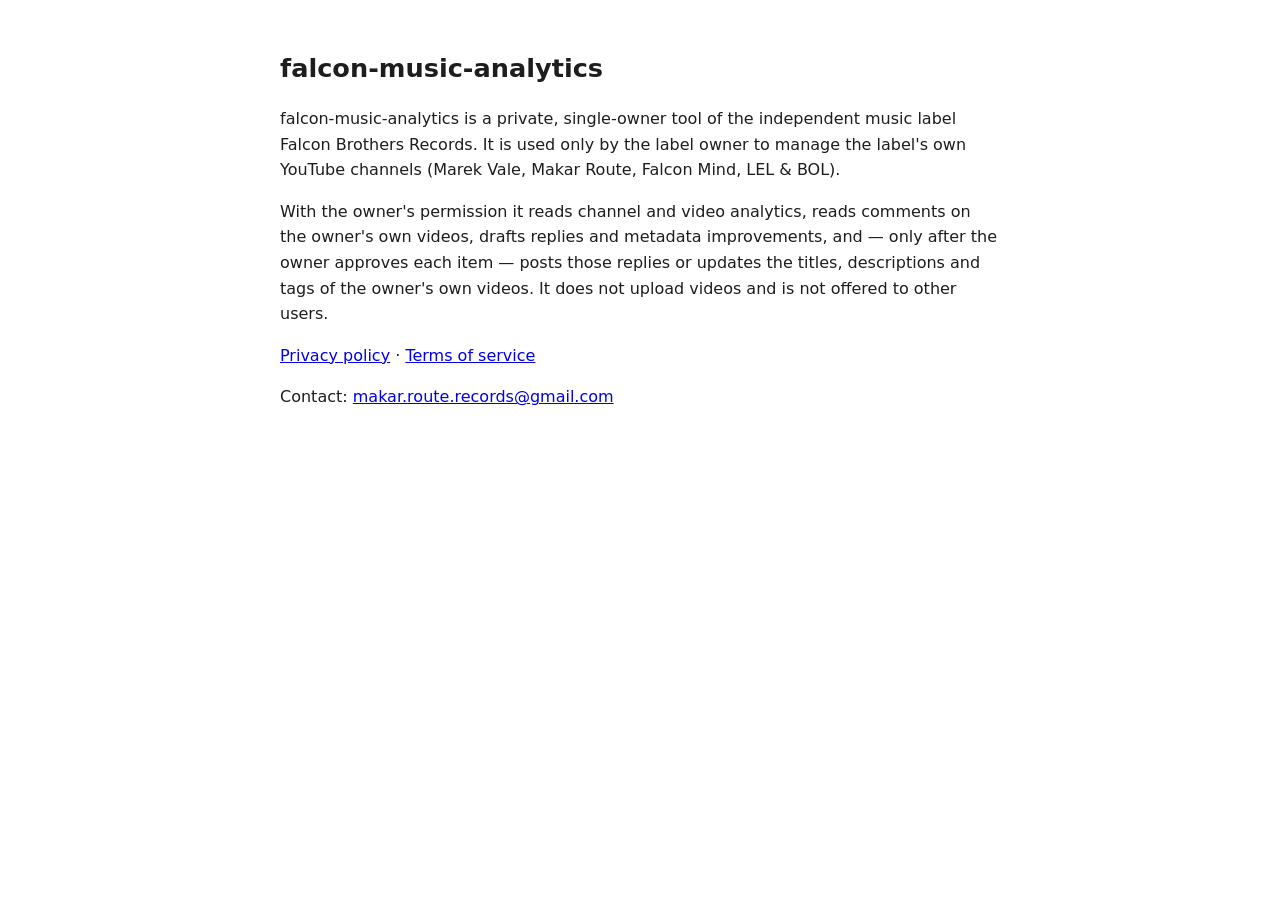
==== index.html @ af85955e "Home, privacy policy and terms pages for the falcon-music-analytics OAuth app Co-Authored-By: Claude" ====
<!doctype html>
<html lang="en">
<head>
<meta charset="utf-8">
<meta name="viewport" content="width=device-width, initial-scale=1">
<title>falcon-music-analytics</title>
<style>
  body { font-family: system-ui, sans-serif; max-width: 720px; margin: 48px auto; padding: 0 16px; line-height: 1.6; color: #1d1d1f; background: #fff; }
  @media (prefers-color-scheme: dark) { body { color: #eee; background: #111; } a { color: #8ab4f8; } }
  h1 { font-size: 1.6rem; }
</style>
</head>
<body>
<h1>falcon-music-analytics</h1>
<p>falcon-music-analytics is a private, single-owner tool of the independent music label
Falcon Brothers Records. It is used only by the label owner to manage the label's own
YouTube channels (Marek Vale, Makar Route, Falcon Mind, LEL &amp; BOL).</p>
<p>With the owner's permission it reads channel and video analytics, reads comments on the
owner's own videos, drafts replies and metadata improvements, and — only after the owner
approves each item — posts those replies or updates the titles, descriptions and tags of
the owner's own videos. It does not upload videos and is not offered to other users.</p>
<p><a href="privacy.html">Privacy policy</a> · <a href="terms.html">Terms of service</a></p>
<p>Contact: <a href="mailto:makar.route.records@gmail.com">makar.route.records@gmail.com</a></p>
</body>
</html>
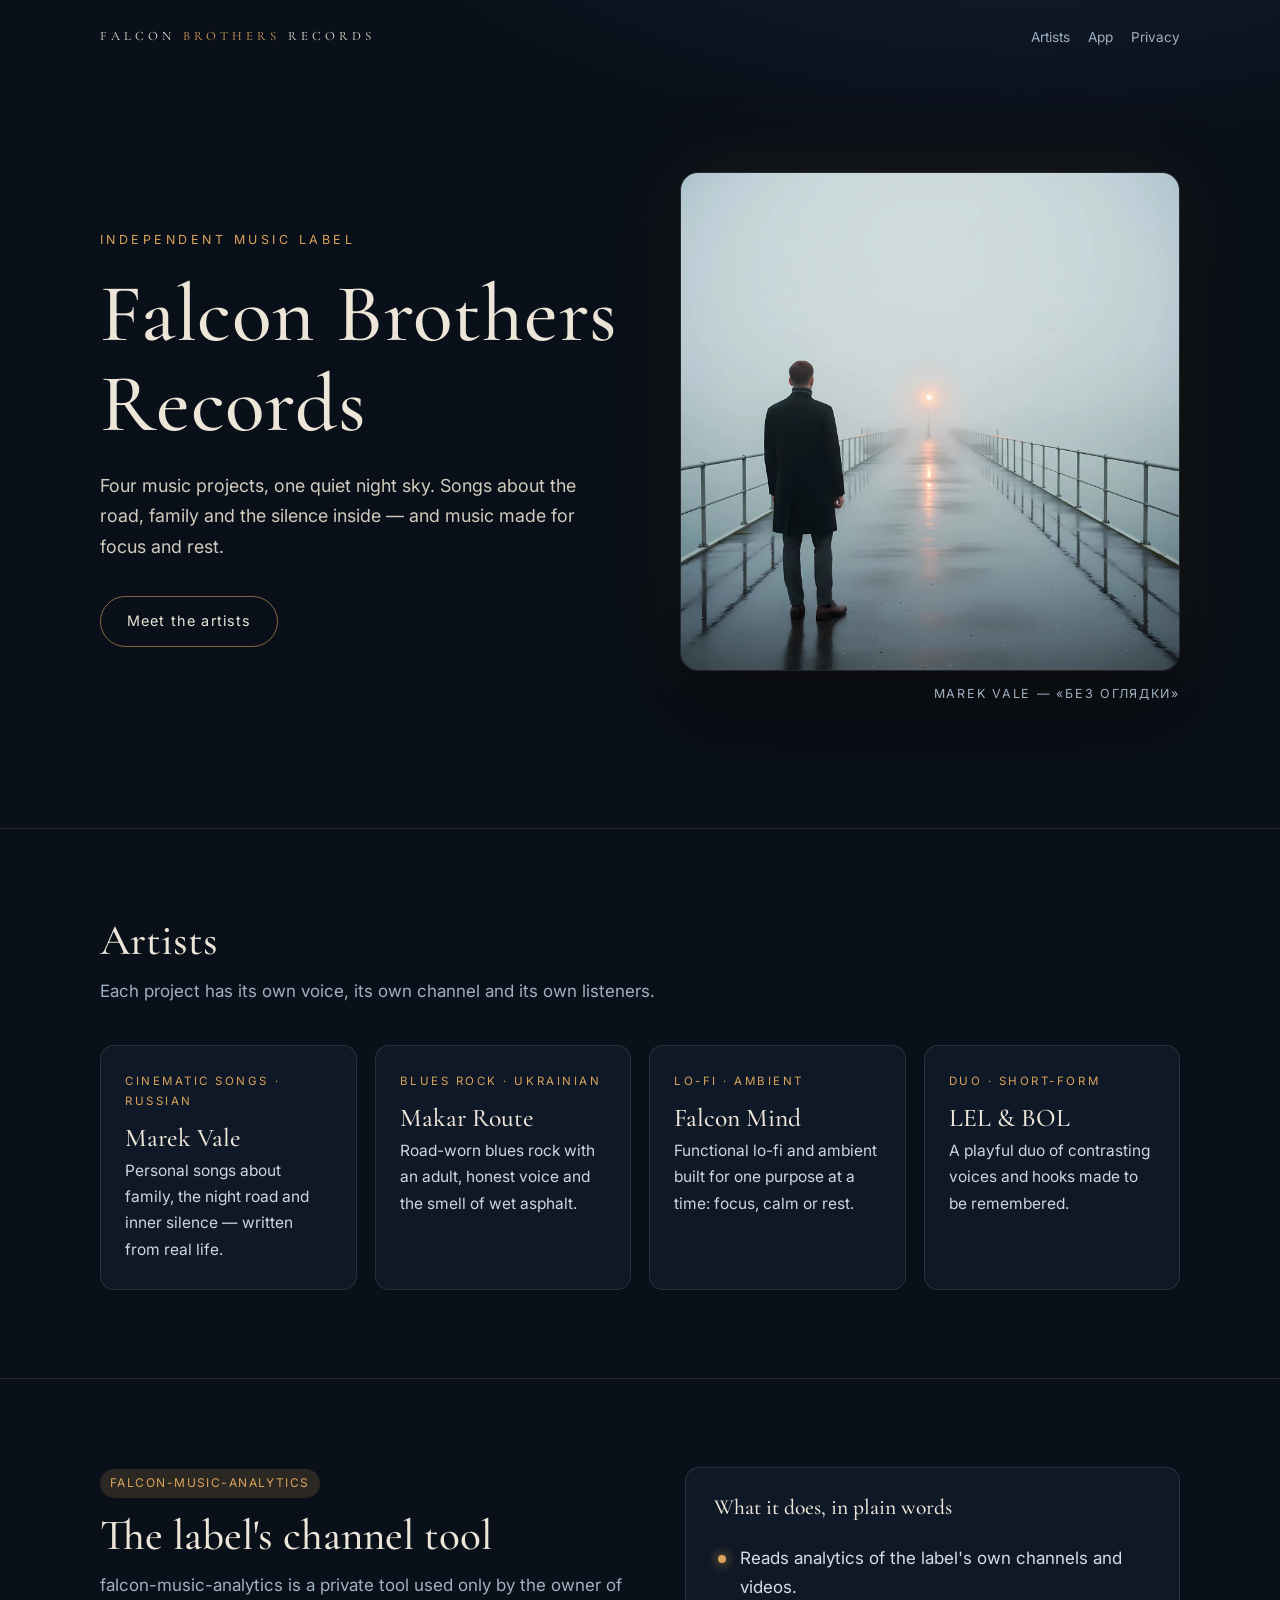
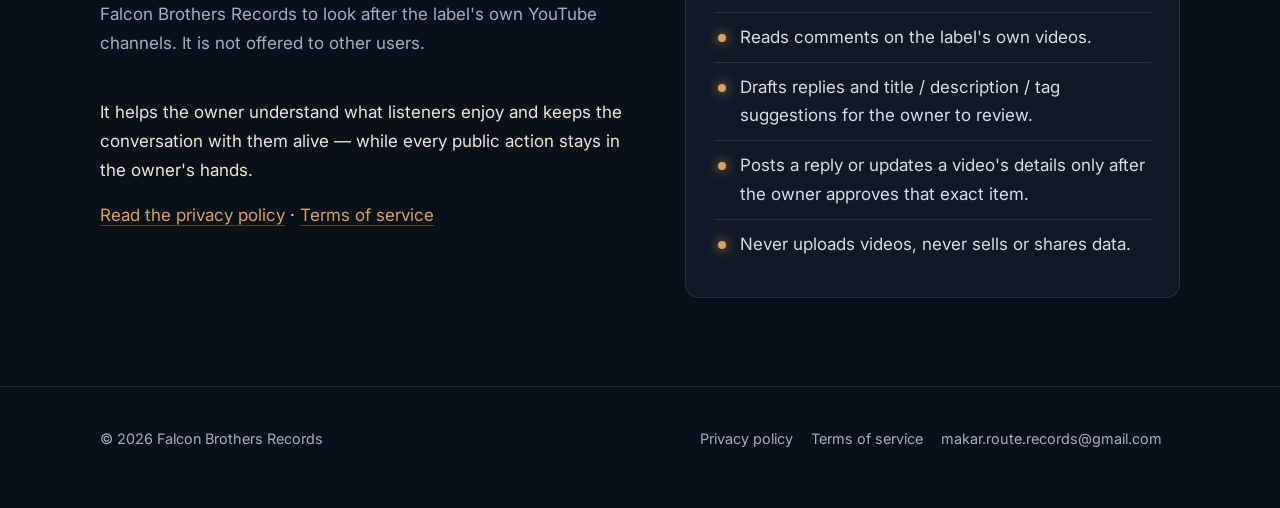
==== commit 86330fe1: "TASK-1: premium branded home, privacy and terms pages Dark cinematic Falcon Brothers Records design " ====
--- a/index.html
+++ b/index.html
@@ -3,23 +3,94 @@
 <head>
 <meta charset="utf-8">
 <meta name="viewport" content="width=device-width, initial-scale=1">
-<title>falcon-music-analytics</title>
-<style>
-  body { font-family: system-ui, sans-serif; max-width: 720px; margin: 48px auto; padding: 0 16px; line-height: 1.6; color: #1d1d1f; background: #fff; }
-  @media (prefers-color-scheme: dark) { body { color: #eee; background: #111; } a { color: #8ab4f8; } }
-  h1 { font-size: 1.6rem; }
-</style>
+<title>Falcon Brothers Records</title>
+<meta name="description" content="Falcon Brothers Records — an independent music label of four projects. Home of the falcon-music-analytics app.">
+<link rel="preconnect" href="https://fonts.googleapis.com">
+<link rel="preconnect" href="https://fonts.gstatic.com" crossorigin>
+<link href="https://fonts.googleapis.com/css2?family=Cormorant+Garamond:wght@400;500;600&family=Inter:wght@400;500&display=swap" rel="stylesheet">
+<link rel="stylesheet" href="assets/site.css">
 </head>
 <body>
-<h1>falcon-music-analytics</h1>
-<p>falcon-music-analytics is a private, single-owner tool of the independent music label
-Falcon Brothers Records. It is used only by the label owner to manage the label's own
-YouTube channels (Marek Vale, Makar Route, Falcon Mind, LEL &amp; BOL).</p>
-<p>With the owner's permission it reads channel and video analytics, reads comments on the
-owner's own videos, drafts replies and metadata improvements, and — only after the owner
-approves each item — posts those replies or updates the titles, descriptions and tags of
-the owner's own videos. It does not upload videos and is not offered to other users.</p>
-<p><a href="privacy.html">Privacy policy</a> · <a href="terms.html">Terms of service</a></p>
-<p>Contact: <a href="mailto:makar.route.records@gmail.com">makar.route.records@gmail.com</a></p>
+<header class="bar">
+  <div class="wrap">
+    <a class="mark" href="./">Falcon <span>Brothers</span> Records</a>
+    <nav class="nav"><a href="#artists">Artists</a><a href="#app">App</a><a href="privacy.html">Privacy</a></nav>
+  </div>
+</header>
+
+<main>
+  <div class="hero">
+    <div class="wrap hero-grid">
+      <div class="hero-copy">
+        <p class="eyebrow">Independent music label</p>
+        <h1>Falcon Brothers<br>Records</h1>
+        <p class="lead">Four music projects, one quiet night sky. Songs about the road, family and the silence inside &mdash; and music made for focus and rest.</p>
+        <p class="cta"><a class="btn" href="#artists">Meet the artists</a></p>
+      </div>
+      <figure class="hero-art">
+        <img src="assets/hero.webp" width="1600" height="1600" alt="A man in a dark coat standing on a wet pier in the fog, a single warm light ahead">
+        <figcaption>Marek Vale &mdash; &laquo;Без оглядки&raquo;</figcaption>
+      </figure>
+    </div>
+  </div>
+
+  <section id="artists">
+    <div class="wrap">
+      <h2>Artists</h2>
+      <p class="intro">Each project has its own voice, its own channel and its own listeners.</p>
+      <div class="artists">
+        <article class="artist">
+          <p class="genre">Cinematic songs · Russian</p>
+          <h3>Marek Vale</h3>
+          <p>Personal songs about family, the night road and inner silence — written from real life.</p>
+        </article>
+        <article class="artist">
+          <p class="genre">Blues rock · Ukrainian</p>
+          <h3>Makar Route</h3>
+          <p>Road-worn blues rock with an adult, honest voice and the smell of wet asphalt.</p>
+        </article>
+        <article class="artist">
+          <p class="genre">Lo-fi · Ambient</p>
+          <h3>Falcon Mind</h3>
+          <p>Functional lo-fi and ambient built for one purpose at a time: focus, calm or rest.</p>
+        </article>
+        <article class="artist">
+          <p class="genre">Duo · Short-form</p>
+          <h3>LEL &amp; BOL</h3>
+          <p>A playful duo of contrasting voices and hooks made to be remembered.</p>
+        </article>
+      </div>
+    </div>
+  </section>
+
+  <section id="app">
+    <div class="wrap app">
+      <div>
+        <span class="pill">falcon-music-analytics</span>
+        <h2>The label's channel tool</h2>
+        <p class="intro">falcon-music-analytics is a private tool used only by the owner of Falcon Brothers Records to look after the label's own YouTube channels. It is not offered to other users.</p>
+        <p>It helps the owner understand what listeners enjoy and keeps the conversation with them alive — while every public action stays in the owner's hands.</p>
+        <p><a href="privacy.html">Read the privacy policy</a> · <a href="terms.html">Terms of service</a></p>
+      </div>
+      <div class="card">
+        <h3>What it does, in plain words</h3>
+        <ul class="clean">
+          <li>Reads analytics of the label's own channels and videos.</li>
+          <li>Reads comments on the label's own videos.</li>
+          <li>Drafts replies and title / description / tag suggestions for the owner to review.</li>
+          <li>Posts a reply or updates a video's details only after the owner approves that exact item.</li>
+          <li>Never uploads videos, never sells or shares data.</li>
+        </ul>
+      </div>
+    </div>
+  </section>
+</main>
+
+<footer>
+  <div class="wrap">
+    <div>© 2026 Falcon Brothers Records</div>
+    <div><a href="privacy.html">Privacy policy</a><a href="terms.html">Terms of service</a><a href="mailto:makar.route.records@gmail.com">makar.route.records@gmail.com</a></div>
+  </div>
+</footer>
 </body>
 </html>
--- a/assets/site.css
+++ b/assets/site.css
@@ -0,0 +1,105 @@
+:root {
+  --night: #0a1019;
+  --night-2: #0f1826;
+  --panel: rgba(18, 28, 43, 0.72);
+  --line: rgba(232, 222, 205, 0.12);
+  --text: #ece5d8;
+  --muted: #9fb0c2;
+  --amber: #d9a35b;
+  --amber-soft: rgba(217, 163, 91, 0.16);
+  --serif: "Cormorant Garamond", "Georgia", "Times New Roman", serif;
+  --sans: "Inter", system-ui, -apple-system, "Segoe UI", Roboto, sans-serif;
+  color-scheme: dark;
+}
+
+* { box-sizing: border-box; }
+html { -webkit-text-size-adjust: 100%; }
+body {
+  margin: 0;
+  background: radial-gradient(1200px 600px at 80% -10%, #16233a 0%, transparent 60%), var(--night);
+  color: var(--text);
+  font-family: var(--sans);
+  font-size: 17px;
+  line-height: 1.7;
+  overflow-x: hidden;
+}
+a { color: var(--amber); text-decoration: none; border-bottom: 1px solid rgba(217, 163, 91, 0.35); }
+a:hover { border-bottom-color: var(--amber); }
+.wrap { width: min(1080px, 100% - 32px); margin: 0 auto; }
+
+/* top bar */
+.bar { position: absolute; inset: 0 0 auto 0; z-index: 3; padding: 22px 0; }
+.bar .wrap { display: flex; align-items: center; justify-content: space-between; gap: 16px; }
+.mark { white-space: nowrap; font-family: var(--serif); letter-spacing: 0.32em; text-transform: uppercase; font-size: 0.8rem; color: var(--text); border: 0; }
+.mark span { color: var(--amber); }
+.nav a { border: 0; color: var(--muted); font-size: 0.85rem; margin-left: 18px; }
+.nav a:hover { color: var(--text); }
+
+/* hero */
+.hero { min-height: 92vh; display: flex; align-items: center; padding: 120px 0 72px; }
+.hero-grid { display: grid; grid-template-columns: 1.05fr 1fr; gap: 56px; align-items: center; }
+.eyebrow { font-size: 0.78rem; letter-spacing: 0.28em; text-transform: uppercase; color: var(--amber); margin: 0 0 18px; }
+h1, h2, h3 { font-family: var(--serif); font-weight: 500; line-height: 1.1; margin: 0; }
+.hero h1 { font-size: clamp(2.8rem, 6.4vw, 5.2rem); letter-spacing: 0.01em; }
+.hero p.lead { max-width: 520px; color: #d2cbbd; font-size: 1.12rem; margin: 22px 0 0; }
+.cta { margin: 34px 0 0; }
+.btn { display: inline-block; padding: 12px 26px; border: 1px solid rgba(217, 163, 91, 0.6); border-radius: 999px; color: var(--text); font-size: 0.9rem; letter-spacing: 0.08em; transition: background 0.25s, border-color 0.25s; }
+.btn:hover { background: var(--amber-soft); border-color: var(--amber); }
+.hero-art { margin: 0; position: relative; }
+.hero-art img { display: block; width: 100%; height: auto; aspect-ratio: 1 / 1; object-fit: cover; border-radius: 18px; border: 1px solid var(--line); box-shadow: 0 40px 80px rgba(0, 0, 0, 0.55), 0 0 90px rgba(217, 163, 91, 0.10); }
+.hero-art figcaption { margin-top: 12px; font-size: 0.78rem; letter-spacing: 0.14em; text-transform: uppercase; color: var(--muted); text-align: right; }
+
+/* sections */
+section { padding: 88px 0; border-top: 1px solid var(--line); }
+section h2 { font-size: clamp(1.9rem, 4vw, 2.7rem); margin-bottom: 12px; }
+section .intro { color: var(--muted); max-width: 640px; margin: 0 0 40px; }
+
+.artists { display: grid; grid-template-columns: repeat(auto-fit, minmax(230px, 1fr)); gap: 18px; }
+.artist {
+  background: var(--panel); border: 1px solid var(--line); border-radius: 14px; padding: 26px 24px;
+  backdrop-filter: blur(6px);
+}
+.artist h3 { font-size: 1.6rem; margin-bottom: 6px; }
+.artist .genre { font-size: 0.72rem; letter-spacing: 0.22em; text-transform: uppercase; color: var(--amber); margin: 0 0 12px; }
+.artist p { margin: 0; color: #cfd6de; font-size: 0.97rem; }
+
+.app { display: grid; grid-template-columns: 1.1fr 1fr; gap: 40px; align-items: start; }
+.card { background: var(--panel); border: 1px solid var(--line); border-radius: 14px; padding: 28px; }
+.card h3 { font-size: 1.35rem; margin-bottom: 14px; }
+ul.clean { list-style: none; padding: 0; margin: 0; }
+ul.clean li { padding: 10px 0 10px 26px; position: relative; border-bottom: 1px solid var(--line); color: #d6dde4; }
+ul.clean li:last-child { border-bottom: 0; }
+ul.clean li::before { content: ""; position: absolute; left: 4px; top: 21px; width: 8px; height: 8px; border-radius: 50%; background: var(--amber); box-shadow: 0 0 12px var(--amber); }
+.pill { display: inline-block; font-size: 0.75rem; letter-spacing: 0.12em; text-transform: uppercase; background: var(--amber-soft); color: var(--amber); padding: 4px 10px; border-radius: 999px; margin-bottom: 14px; }
+
+/* documents (privacy / terms) */
+.doc-hero { padding: 150px 0 40px; background: linear-gradient(180deg, #121d2e 0%, var(--night) 100%); }
+.doc-hero h1 { font-size: clamp(2.3rem, 6vw, 3.6rem); }
+.doc-hero .meta { color: var(--muted); margin-top: 10px; font-size: 0.95rem; }
+.doc { padding: 20px 0 90px; }
+.doc .wrap { max-width: 760px; }
+.doc h2 { font-size: 1.55rem; margin: 44px 0 10px; color: var(--text); }
+.doc p, .doc li { color: #d3dae1; }
+.doc ul { padding-left: 20px; }
+.doc li { margin: 6px 0; }
+.note { border-left: 2px solid var(--amber); padding: 6px 0 6px 18px; color: #d9d2c4; margin: 26px 0; }
+
+footer { border-top: 1px solid var(--line); padding: 40px 0 56px; color: var(--muted); font-size: 0.9rem; }
+footer .wrap { display: flex; flex-wrap: wrap; gap: 18px 28px; justify-content: space-between; }
+footer a { color: var(--muted); border: 0; margin-right: 18px; }
+footer a:hover { color: var(--text); }
+
+@media (max-width: 760px) {
+  body { font-size: 16px; }
+  .nav a { margin-left: 12px; font-size: 0.8rem; }
+  .mark { letter-spacing: 0.16em; font-size: 0.72rem; }
+  .hero { min-height: auto; padding: 104px 0 56px; }
+  .hero-grid { grid-template-columns: 1fr; gap: 36px; }
+  .app { grid-template-columns: 1fr; }
+  section { padding: 64px 0; }
+}
+@media (prefers-reduced-motion: no-preference) {
+  .hero h1, .hero .lead, .eyebrow { animation: rise 1.1s ease-out both; }
+  .hero .lead { animation-delay: 0.15s; }
+  @keyframes rise { from { opacity: 0; transform: translateY(14px); } to { opacity: 1; transform: none; } }
+}
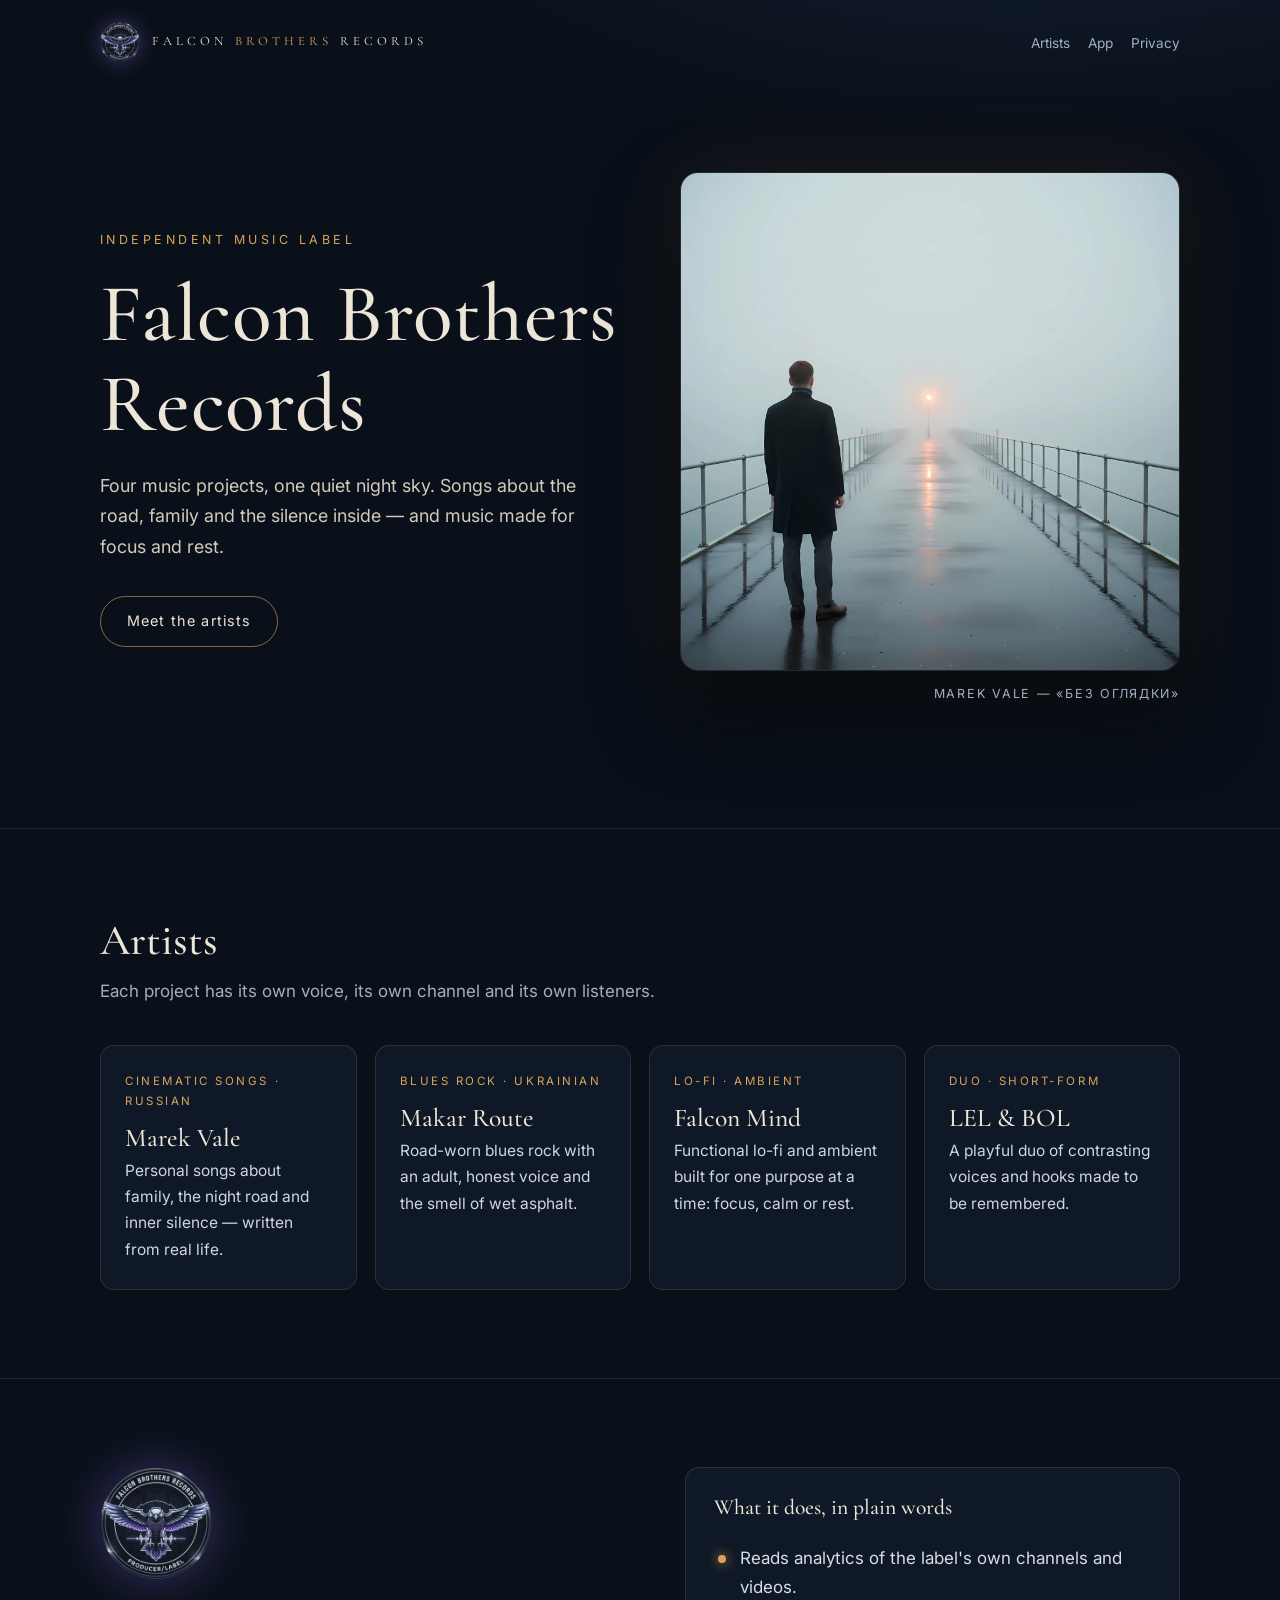
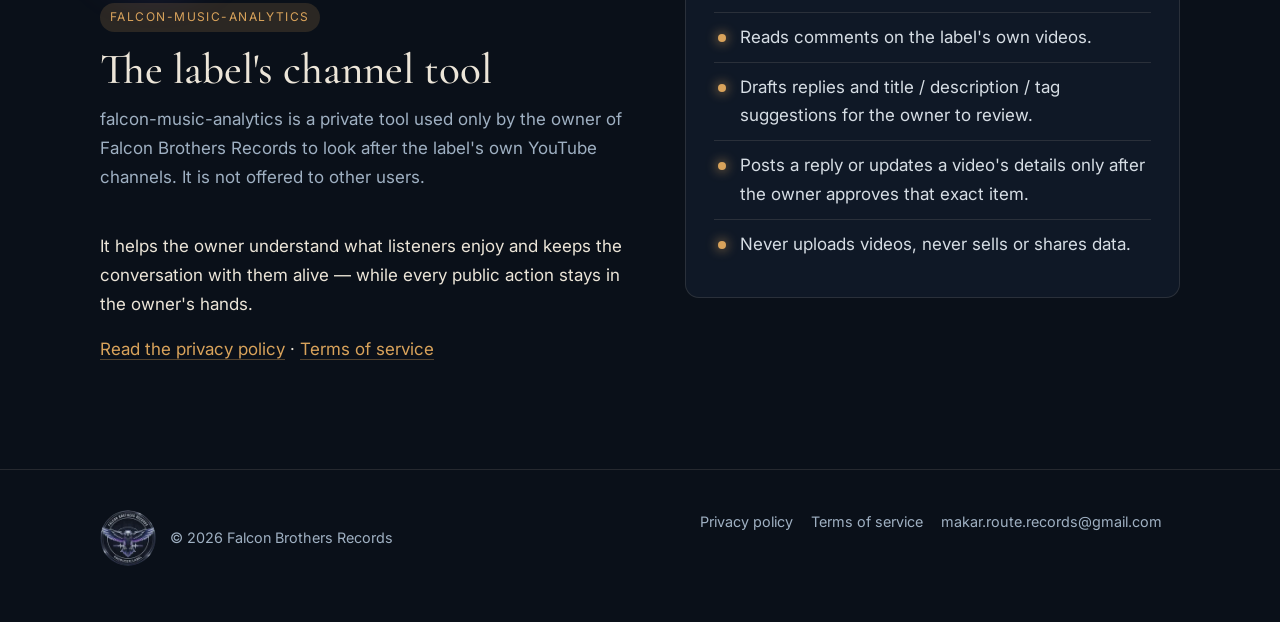
==== commit 27c1853c: "TASK-3: use the label logo in header, footer and favicon Circular emblem cut from Falcon_music_logo." ====
--- a/index.html
+++ b/index.html
@@ -8,12 +8,16 @@
 <link rel="preconnect" href="https://fonts.googleapis.com">
 <link rel="preconnect" href="https://fonts.gstatic.com" crossorigin>
 <link href="https://fonts.googleapis.com/css2?family=Cormorant+Garamond:wght@400;500;600&family=Inter:wght@400;500&display=swap" rel="stylesheet">
+<link rel="icon" type="image/png" sizes="32x32" href="assets/brand/favicon-32.png">
+<link rel="icon" type="image/png" sizes="64x64" href="assets/brand/favicon-64.png">
+<link rel="apple-touch-icon" href="assets/brand/apple-touch-icon.png">
+<meta name="theme-color" content="#0a1019">
 <link rel="stylesheet" href="assets/site.css">
 </head>
 <body>
 <header class="bar">
   <div class="wrap">
-    <a class="mark" href="./">Falcon <span>Brothers</span> Records</a>
+    <a class="mark" href="./"><img src="assets/brand/logo-128.webp" width="40" height="40" alt="Falcon Brothers Records logo"><span class="word">Falcon <span>Brothers</span> Records</span></a>
     <nav class="nav"><a href="#artists">Artists</a><a href="#app">App</a><a href="privacy.html">Privacy</a></nav>
   </div>
 </header>
@@ -66,6 +70,7 @@
   <section id="app">
     <div class="wrap app">
       <div>
+        <img class="emblem" src="assets/brand/logo-256.webp" width="112" height="112" alt="">
         <span class="pill">falcon-music-analytics</span>
         <h2>The label's channel tool</h2>
         <p class="intro">falcon-music-analytics is a private tool used only by the owner of Falcon Brothers Records to look after the label's own YouTube channels. It is not offered to other users.</p>
@@ -88,7 +93,7 @@
 
 <footer>
   <div class="wrap">
-    <div>© 2026 Falcon Brothers Records</div>
+    <div class="foot-brand"><img src="assets/brand/logo-128.webp" width="56" height="56" alt=""><span>© 2026 Falcon Brothers Records</span></div>
     <div><a href="privacy.html">Privacy policy</a><a href="terms.html">Terms of service</a><a href="mailto:makar.route.records@gmail.com">makar.route.records@gmail.com</a></div>
   </div>
 </footer>
--- a/assets/site.css
+++ b/assets/site.css
@@ -30,8 +30,8 @@
 /* top bar */
 .bar { position: absolute; inset: 0 0 auto 0; z-index: 3; padding: 22px 0; }
 .bar .wrap { display: flex; align-items: center; justify-content: space-between; gap: 16px; }
-.mark { white-space: nowrap; font-family: var(--serif); letter-spacing: 0.32em; text-transform: uppercase; font-size: 0.8rem; color: var(--text); border: 0; }
-.mark span { color: var(--amber); }
+.mark { display: inline-flex; align-items: center; gap: 12px; white-space: nowrap; font-family: var(--serif); letter-spacing: 0.32em; text-transform: uppercase; font-size: 0.8rem; color: var(--text); border: 0; }
+.mark .word { color: var(--text); }
 .nav a { border: 0; color: var(--muted); font-size: 0.85rem; margin-left: 18px; }
 .nav a:hover { color: var(--text); }
 
@@ -103,3 +103,20 @@
   .hero .lead { animation-delay: 0.15s; }
   @keyframes rise { from { opacity: 0; transform: translateY(14px); } to { opacity: 1; transform: none; } }
 }
+
+/* logo */
+.mark img { width: 40px; height: 40px; border-radius: 50%; filter: drop-shadow(0 0 10px rgba(139, 110, 255, 0.35)); }
+.mark .word > span { color: var(--amber); }
+.emblem { display: block; width: 112px; height: 112px; border-radius: 50%; margin: 0 0 22px; filter: drop-shadow(0 0 24px rgba(139, 110, 255, 0.35)); }
+.foot-brand { display: flex; align-items: center; gap: 14px; }
+.foot-brand img { width: 56px; height: 56px; border-radius: 50%; opacity: 0.9; }
+@media (max-width: 760px) {
+  .mark img { width: 32px; height: 32px; }
+  .mark { gap: 9px; }
+}
+@media (max-width: 359px) {
+  .mark .word { display: none; }
+}
+@media (max-width: 480px) {
+  .nav a:not(:last-child) { display: none; }
+}
